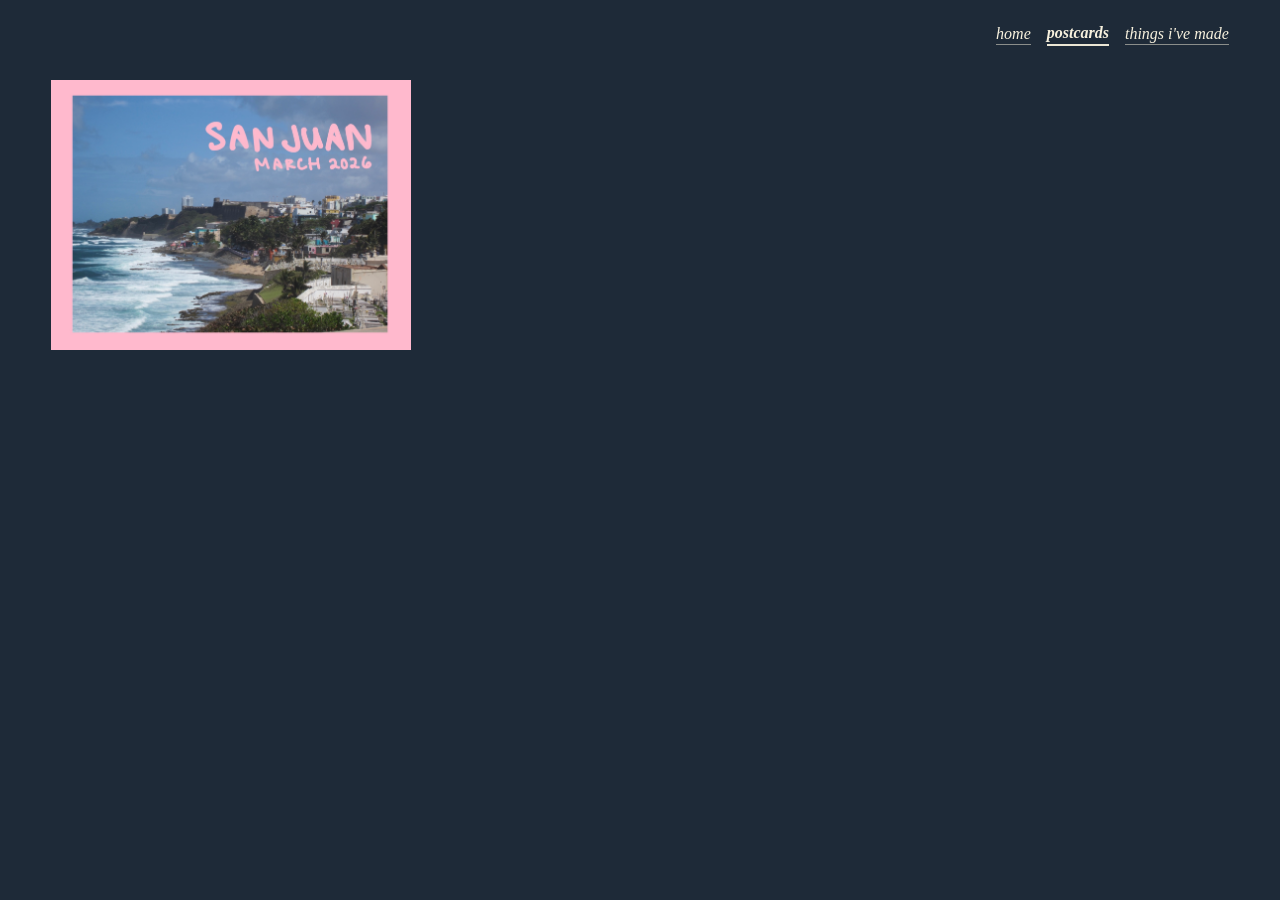
==== postcards.html @ e5ac6696 "small tweaks" ====
<!DOCTYPE html>
<html lang="en">
<head>
  <meta charset="UTF-8" />
  <meta name="viewport" content="width=device-width, initial-scale=1.0" />
  <title>victoria's website</title>
  <link rel="stylesheet" href="./gallery.css" />
</head>
<body class="gallery-page">
  <nav class="top-nav" aria-label="site navigation">
    <a href="index.html">home</a>
    <span class="current-page" aria-current="page">postcards</span>
    <a href="things-ive-made.html">things i've made</a>
  </nav>
  <main class="gallery-shell">
    <!-- <h1 class="gallery-title">postcards</h1> -->

    <section class="gallery-grid" aria-label="travel photos">
      <figure class="photo-card">
        <img
          class="photo photo--horizontal"
          src="./images/postcards/san-juan-postcard.jpg"
        />
      </figure>
    </section>

  </main>
</body>
</html>
---- gallery.css ----
.gallery-page {
  margin: 0;
  min-height: 100vh;
  background: #1e2a38;
  color: #f7f1de;
  font-family: "Times New Roman", Times, serif;
  font-style: italic;
}

.top-nav {
  position: fixed;
  top: 1.5rem;
  right: 4vw;
  z-index: 10;
  display: flex;
  gap: 1rem;
  align-items: center;
}

.top-nav a,
.top-nav .current-page {
  color: inherit;
  text-decoration: none;
  border-bottom: 1px solid rgba(247, 241, 222, 0.5);
  padding-bottom: 0.1rem;
}

.top-nav .current-page {
  font-weight: 700;
  border-bottom-width: 2px;
  border-bottom-color: rgba(247, 241, 222, 0.95);
  cursor: default;
}

.top-nav a:hover {
  border-bottom-color: rgba(247, 241, 222, 0.9);
}

.gallery-shell {
  width: min(1180px, 92vw);
  margin: 0 auto;
  padding: 5rem 0 4rem;
}

.gallery-title {
  margin: 0 0 0.9rem;
  font-size: clamp(2rem, 4vw, 2.7rem);
  font-weight: 500;
}

.gallery-subtitle {
  margin: 0 0 1.8rem;
  color: rgba(247, 241, 222, 0.8);
}

.gallery-grid {
  display: grid;
  grid-template-columns: repeat(auto-fit, minmax(260px, 360px));
  justify-content: start;
  gap: 1rem;
}

.photo-card {
  margin: 0;
  position: relative;
}

.photo {
  width: 100%;
  display: block;
  object-fit: cover;
}

.photo--horizontal {
  aspect-ratio: 4 / 3;
}

.photo--vertical {
  aspect-ratio: 3 / 4;
}

.photo-card--wide {
  grid-column: auto;
}

.photo-caption {
  margin-top: 0.4rem;
  font-size: 0.9rem;
  color: rgba(247, 241, 222, 0.78);
}
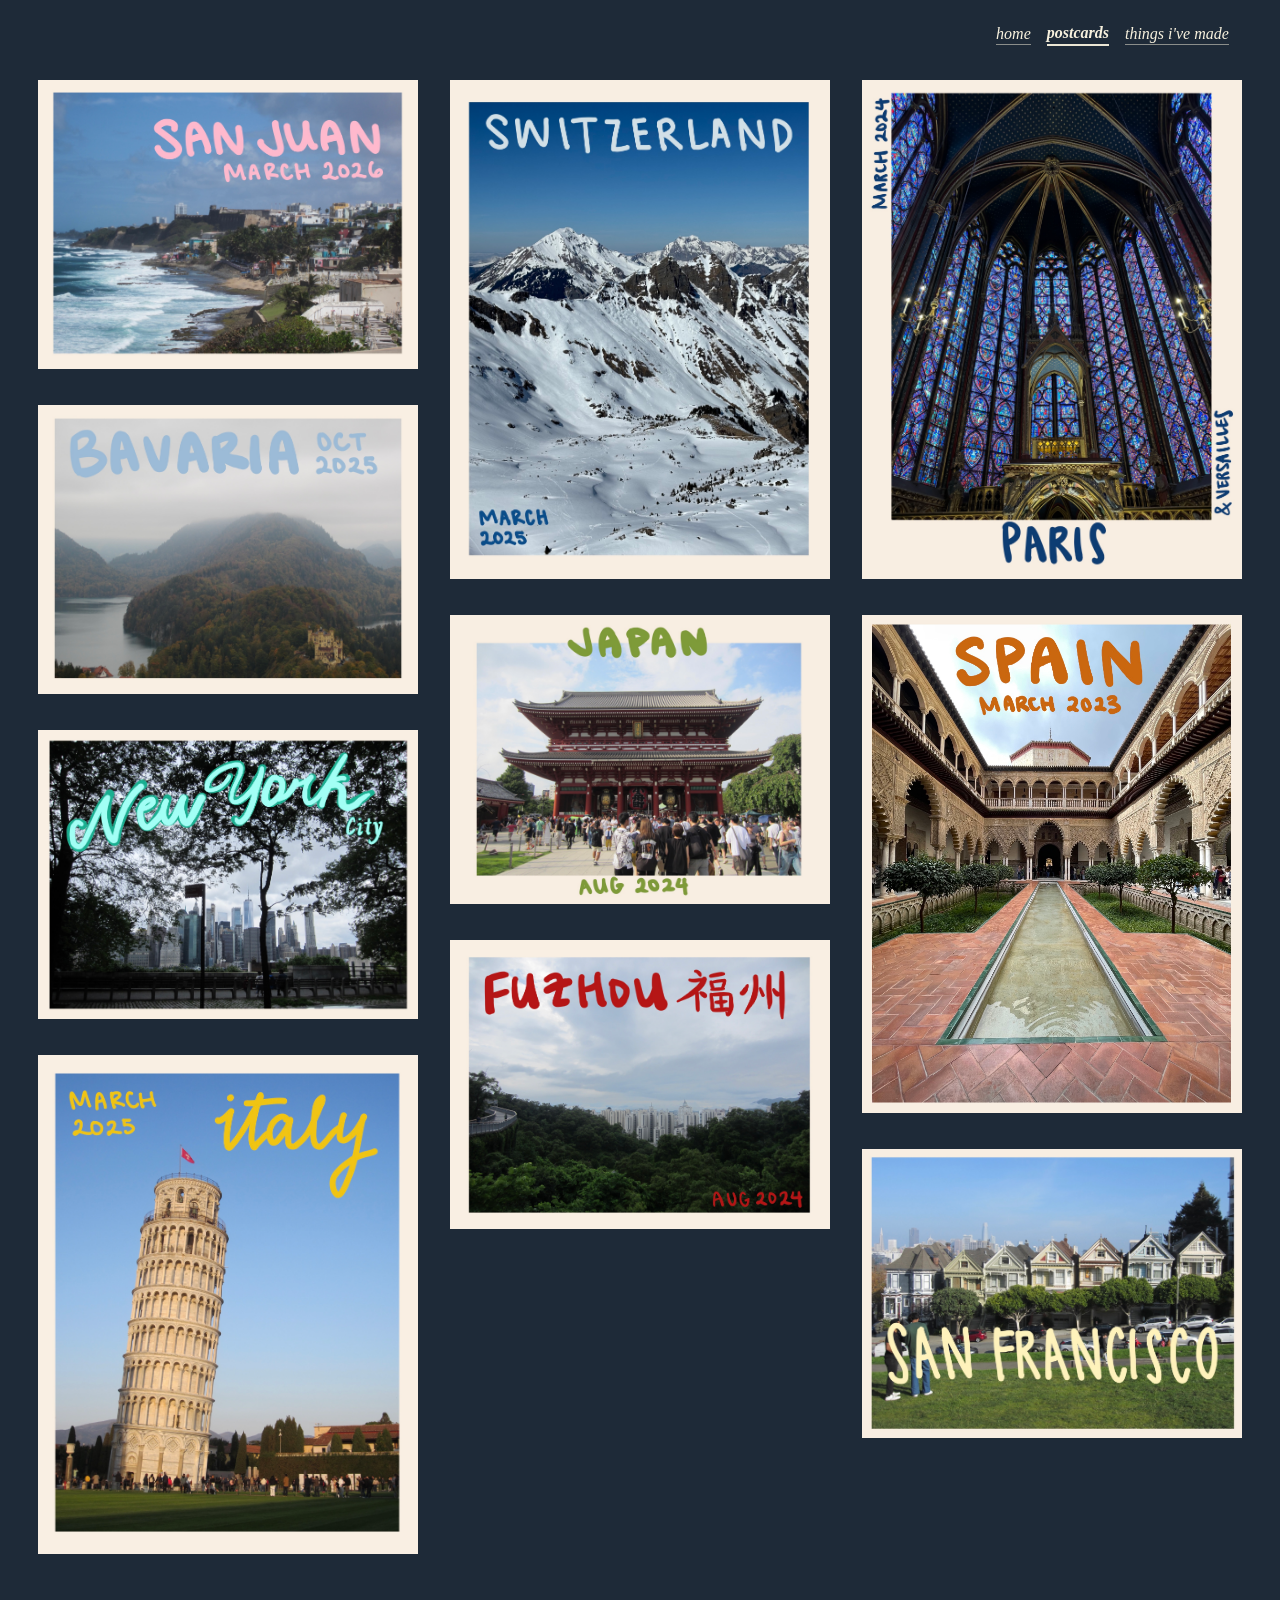
==== commit d2f2fd46: "added more postcards" ====
--- a/postcards.html
+++ b/postcards.html
@@ -19,11 +19,84 @@
       <figure class="photo-card">
         <img
           class="photo photo--horizontal"
-          src="./images/postcards/san-juan-postcard.jpg"
+          src="./images/postcards/san-juan-2026.jpg"
+          alt="San Juan postcard 2026"
         />
       </figure>
+
+      <figure class="photo-card">
+        <img
+          class="photo photo--horizontal"
+          src="./images/postcards/bavaria-2025.jpg"
+          alt="Bavaria postcard 2025"
+        />
+      </figure>
+
+      <figure class="photo-card">
+        <img
+          class="photo photo--horizontal"
+          src="./images/postcards/nyc.jpg"
+          alt="Bavaria postcard 2025"
+        />
+      </figure>
+
+      <figure class="photo-card">
+        <img
+          class="photo photo--vertical"
+          src="./images/postcards/italy-2025.jpg"
+          alt="Italy postcard 2025"
+        />
+      </figure>
+
+      <figure class="photo-card">
+        <img
+          class="photo photo--vertical"
+          src="./images/postcards/switzerland-2025.jpg"
+          alt="Italy postcard 2025"
+        />
+      </figure>
+
+      <figure class="photo-card">
+        <img
+          class="photo photo--horizontal"
+          src="./images/postcards/japan-2024.jpg"
+          alt="Italy postcard 2025"
+        />
+      </figure>
+
+      <figure class="photo-card">
+        <img
+          class="photo photo--horizontal"
+          src="./images/postcards/fuzhou-2024.jpg"
+          alt="Italy postcard 2025"
+        />
+      </figure>
+
+      <figure class="photo-card">
+        <img
+          class="photo photo--vertical"
+          src="./images/postcards/paris-2024.jpg"
+          alt="Italy postcard 2025"
+        />
+      </figure>
+
+      <figure class="photo-card">
+        <img
+          class="photo photo--vertical"
+          src="./images/postcards/spain-2023.jpg"
+          alt="Italy postcard 2025"
+        />
+      </figure>
+
+      <figure class="photo-card">
+        <img
+          class="photo photo--horizontal"
+          src="./images/postcards/sf.jpg"
+          alt="Italy postcard 2025"
+        />
+      </figure>
+
     </section>
-
   </main>
 </body>
 </html>
--- a/gallery.css
+++ b/gallery.css
@@ -37,7 +37,7 @@
 }
 
 .gallery-shell {
-  width: min(1180px, 92vw);
+  width: min(1260px, 94vw);
   margin: 0 auto;
   padding: 5rem 0 4rem;
 }
@@ -48,35 +48,44 @@
   font-weight: 500;
 }
 
-.gallery-subtitle {
-  margin: 0 0 1.8rem;
-  color: rgba(247, 241, 222, 0.8);
+.gallery-grid {
+  columns: 320px;
+  column-gap: 2rem;
 }
 
-.gallery-grid {
-  display: grid;
-  grid-template-columns: repeat(auto-fit, minmax(260px, 360px));
-  justify-content: start;
-  gap: 1rem;
+.gallery-grid--few {
+  columns: unset;
+  display: flex;
+  flex-wrap: wrap;
+  justify-content: center;
+  gap: 2rem;
+}
+
+.gallery-grid--few .photo-card {
+  width: min(360px, 100%);
+  margin: 0;
 }
 
 .photo-card {
-  margin: 0;
-  position: relative;
+  display: inline-block;
+  width: 100%;
+  margin: 0 0 2rem;
+  break-inside: avoid;
 }
 
 .photo {
   width: 100%;
   display: block;
-  object-fit: cover;
+  height: auto;
+  object-fit: contain;
 }
 
 .photo--horizontal {
-  aspect-ratio: 4 / 3;
+  aspect-ratio: auto;
 }
 
 .photo--vertical {
-  aspect-ratio: 3 / 4;
+  aspect-ratio: auto;
 }
 
 .photo-card--wide {
